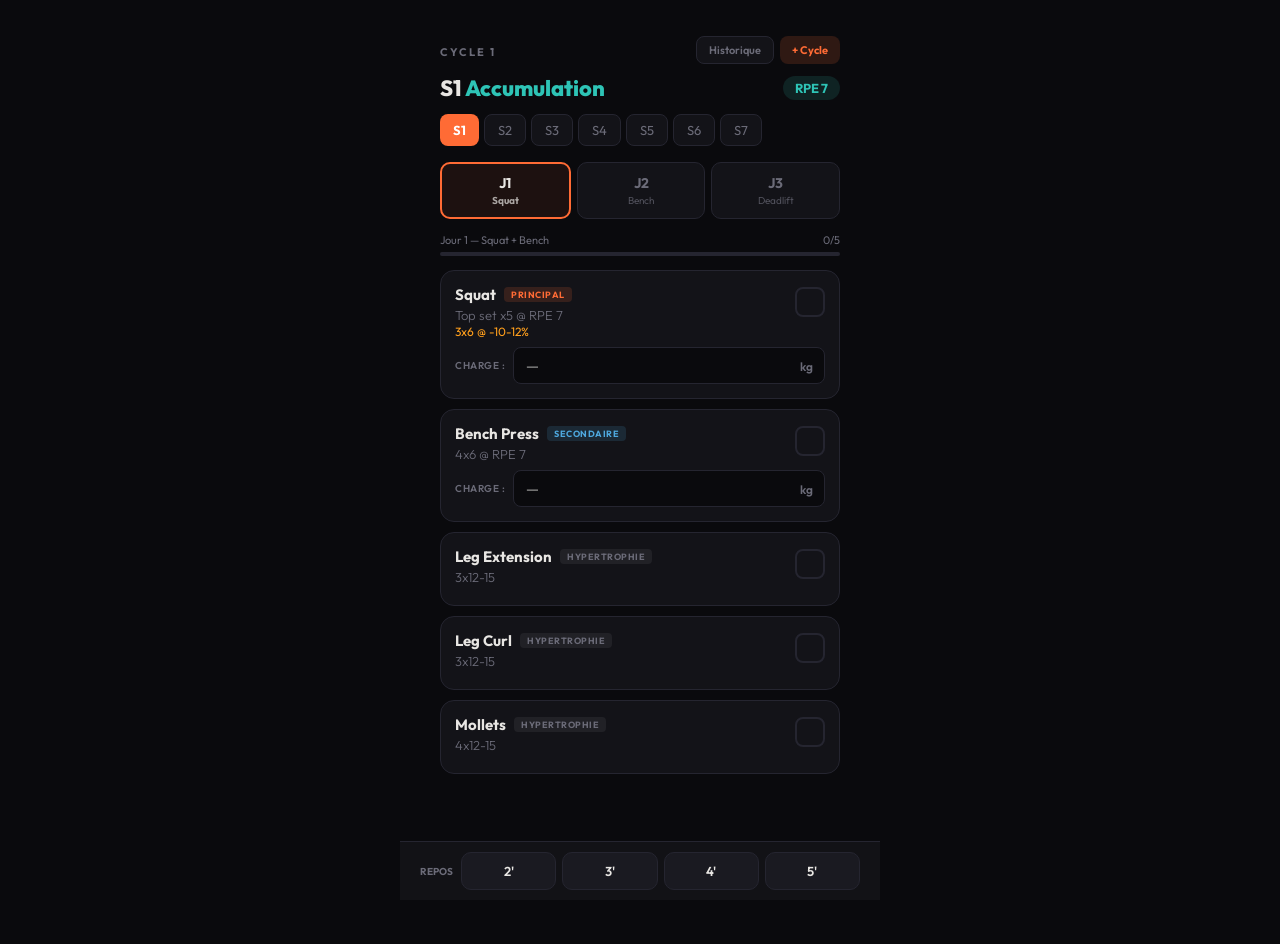
==== index.html @ 2f59759a "Add files for app" ====
<!DOCTYPE html>
<html lang="fr">
<head>
<meta charset="UTF-8">
<meta name="viewport" content="width=device-width, initial-scale=1.0, user-scalable=no, viewport-fit=cover">
<meta name="theme-color" content="#0a0a0d">
<meta name="apple-mobile-web-app-capable" content="yes">
<meta name="apple-mobile-web-app-status-bar-style" content="black-translucent">
<meta name="apple-mobile-web-app-title" content="PB Tracker">
<link rel="manifest" href="manifest.json">
<link rel="apple-touch-icon" href="icon-192.png">
<title>Powerbuilding Tracker</title>
<style>
  @import url('https://fonts.googleapis.com/css2?family=Outfit:wght@300;400;600;700;800&display=swap');

  :root {
    --bg:#0a0a0d;--s:#131318;--s2:#1a1a21;--b:#252530;
    --t:#e8e6e3;--d:#6b6b78;--a:#ff6b35;--a2:#ff9f1c;
    --g:#2ec4b6;--bl:#4ea8de;--r:#e63946;--p:#b388ff;
    --safe-b: env(safe-area-inset-bottom, 0px);
  }
  *{margin:0;padding:0;box-sizing:border-box;-webkit-tap-highlight-color:transparent;}
  html,body{overscroll-behavior:none;}
  body{
    font-family:'Outfit',system-ui,sans-serif;background:var(--bg);color:var(--t);
    min-height:100vh;min-height:100dvh;max-width:480px;margin:0 auto;
    -webkit-font-smoothing:antialiased;
  }
  input[type=number]{-moz-appearance:textfield;}
  input::-webkit-outer-spin-button,input::-webkit-inner-spin-button{-webkit-appearance:none;margin:0;}

  /* ── Header ── */
  .header{padding:16px 20px 0;}
  .cycle-bar{display:flex;justify-content:space-between;align-items:center;margin-bottom:12px;}
  .cycle-label{font-size:11px;font-weight:700;letter-spacing:2px;color:var(--d);text-transform:uppercase;}
  .cycle-bar .btns{display:flex;gap:6px;}
  .btn-sm{padding:6px 12px;border-radius:8px;border:1px solid var(--b);background:var(--s);color:var(--d);font-size:11px;font-weight:600;cursor:pointer;font-family:inherit;}
  .btn-accent{border:none;background:rgba(255,107,53,.15);color:var(--a);font-weight:700;}
  .badge-archive{font-size:10px;font-weight:700;color:var(--p);margin-left:8px;padding:2px 8px;background:rgba(179,136,255,.15);border-radius:10px;}

  .phase-row{display:flex;justify-content:space-between;align-items:center;margin-bottom:14px;}
  .phase-title{font-size:22px;font-weight:800;line-height:1.1;}
  .rpe-pill{font-size:13px;font-weight:700;padding:4px 12px;border-radius:20px;}

  .week-tabs{display:flex;gap:5px;margin-bottom:12px;overflow-x:auto;padding-bottom:4px;scrollbar-width:none;}
  .week-tabs::-webkit-scrollbar{display:none;}
  .week-tab{flex:0 0 auto;padding:7px 13px;border-radius:8px;border:1px solid var(--b);background:var(--s);color:var(--d);font-size:13px;font-weight:400;cursor:pointer;font-family:inherit;}
  .week-tab.active{border:none;background:var(--a);color:#fff;font-weight:700;}

  .day-tabs{display:flex;gap:6px;margin-bottom:14px;}
  .day-tab{flex:1;padding:10px 0;border-radius:10px;border:1px solid var(--b);background:var(--s);color:var(--d);font-size:12px;cursor:pointer;font-family:inherit;text-align:center;}
  .day-tab.active{border:2px solid var(--a);background:rgba(255,107,53,.08);color:var(--t);font-weight:700;}
  .day-tab .label{font-size:14px;font-weight:700;}
  .day-tab .sub{font-size:10px;margin-top:2px;opacity:.7;}

  .progress-bar-wrap{margin-bottom:14px;}
  .progress-info{display:flex;justify-content:space-between;font-size:11px;color:var(--d);margin-bottom:5px;}
  .progress-track{height:4px;background:var(--b);border-radius:4px;overflow:hidden;}
  .progress-fill{height:100%;background:linear-gradient(90deg,var(--a),var(--a2));border-radius:4px;transition:width .3s;}

  /* ── Exercises ── */
  .exercises{padding:0 20px 140px;}
  .ex-card{background:var(--s);border:1px solid var(--b);border-radius:14px;padding:14px;margin-bottom:10px;transition:opacity .2s,border-color .2s;}
  .ex-card.done{opacity:.5;border-color:rgba(255,107,53,.25);}
  .ex-top{display:flex;justify-content:space-between;align-items:flex-start;margin-bottom:6px;}
  .ex-info{flex:1;}
  .ex-name-row{display:flex;align-items:center;gap:8px;margin-bottom:3px;}
  .ex-name{font-size:15px;font-weight:700;}
  .ex-type{font-size:9px;font-weight:700;padding:2px 7px;border-radius:4px;letter-spacing:.5px;}
  .ex-type.main{background:rgba(255,107,53,.15);color:var(--a);}
  .ex-type.sec{background:rgba(78,168,222,.15);color:var(--bl);}
  .ex-type.hyp{background:rgba(255,255,255,.06);color:var(--d);}
  .ex-sets{font-size:13px;color:var(--d);font-weight:300;}
  .ex-backoff{font-size:12px;color:var(--a2);font-weight:400;margin-top:1px;}
  .check-btn{width:30px;height:30px;border-radius:8px;border:2px solid var(--b);background:transparent;cursor:pointer;display:flex;align-items:center;justify-content:center;font-size:14px;color:#fff;flex-shrink:0;margin-top:2px;transition:all .15s;}
  .check-btn.checked{border-color:var(--a);background:var(--a);}

  .weight-row{display:flex;gap:8px;align-items:center;margin-top:8px;}
  .weight-label{font-size:10px;color:var(--d);font-weight:600;letter-spacing:.5px;text-transform:uppercase;white-space:nowrap;}
  .weight-wrap{flex:1;position:relative;}
  .weight-input{width:100%;padding:8px 40px 8px 12px;border-radius:8px;border:1px solid var(--b);background:var(--bg);color:var(--t);font-size:15px;font-weight:600;font-family:inherit;outline:none;}
  .weight-input:focus{border-color:var(--a);}
  .weight-unit{position:absolute;right:12px;top:50%;transform:translateY(-50%);font-size:12px;color:var(--d);font-weight:600;}
  .prev-hint{font-size:11px;color:var(--p);margin-top:5px;font-style:italic;}

  /* ── Timer ── */
  .timer-bar{
    position:fixed;bottom:0;left:50%;transform:translateX(-50%);
    width:100%;max-width:480px;
    background:rgba(19,19,24,.95);backdrop-filter:blur(20px);-webkit-backdrop-filter:blur(20px);
    border-top:1px solid var(--b);padding:10px 20px;padding-bottom:calc(10px + var(--safe-b));z-index:100;
  }
  .timer-presets{display:flex;gap:6px;align-items:center;}
  .timer-presets .label{font-size:10px;color:var(--d);font-weight:700;margin-right:2px;white-space:nowrap;}
  .timer-preset-btn{flex:1;padding:10px 0;border-radius:10px;border:1px solid var(--b);background:var(--s2);color:var(--t);font-size:13px;font-weight:600;cursor:pointer;font-family:inherit;}
  .timer-running{display:flex;align-items:center;justify-content:space-between;}
  .timer-display{font-size:32px;font-weight:800;letter-spacing:-1px;font-variant-numeric:tabular-nums;}
  .timer-target{font-size:13px;color:var(--d);font-weight:400;margin-left:6px;}
  .timer-track{height:3px;width:180px;background:var(--b);border-radius:3px;margin-top:3px;overflow:hidden;}
  .timer-fill{height:100%;border-radius:3px;transition:width 1s linear;}
  .timer-sub{font-size:10px;color:var(--d);font-weight:700;letter-spacing:1px;text-transform:uppercase;}
  .btn-stop{padding:10px 18px;border-radius:10px;border:none;background:rgba(230,57,70,.2);color:var(--r);font-size:13px;font-weight:700;cursor:pointer;font-family:inherit;}

  /* ── Modal / overlay views ── */
  .view{display:none;padding:20px;min-height:100vh;min-height:100dvh;}
  .view.active{display:block;}
  .view-title{font-size:22px;font-weight:800;margin-bottom:20px;}
  .view-header{display:flex;justify-content:space-between;align-items:center;margin-bottom:20px;}

  .summary-card{background:var(--s);border:1px solid var(--b);border-radius:14px;padding:16px;margin-bottom:16px;}
  .summary-label{font-size:12px;font-weight:700;color:var(--d);letter-spacing:1px;text-transform:uppercase;margin-bottom:12px;}
  .summary-row{display:flex;justify-content:space-between;padding:8px 0;border-bottom:1px solid var(--b);}
  .summary-row:last-child{border-bottom:none;}
  .summary-lift{font-size:14px;}
  .summary-val{font-size:14px;font-weight:700;}
  .est-row{padding:8px 0;border-bottom:1px solid var(--b);}
  .est-row:last-child{border-bottom:none;}
  .est-lift{font-size:14px;font-weight:600;margin-bottom:4px;}
  .est-detail{display:flex;gap:16px;font-size:12px;color:var(--d);}
  .est-detail span span{font-weight:700;}
  .est-note{font-size:11px;color:var(--d);margin-top:10px;line-height:1.5;}

  .btn-primary{width:100%;padding:14px;border-radius:12px;border:none;background:var(--a);color:#fff;font-size:15px;font-weight:700;cursor:pointer;font-family:inherit;margin-bottom:10px;}
  .btn-secondary{width:100%;padding:14px;border-radius:12px;border:1px solid var(--b);background:var(--s);color:var(--t);font-size:14px;font-weight:600;cursor:pointer;font-family:inherit;margin-bottom:10px;}
  .btn-ghost{width:100%;padding:12px;border-radius:12px;border:none;background:transparent;color:var(--d);font-size:13px;cursor:pointer;font-family:inherit;}

  /* History */
  .hist-card{background:var(--s);border:1px solid var(--b);border-radius:14px;padding:16px;margin-bottom:12px;}
  .hist-card.current{border-color:rgba(255,107,53,.3);}
  .hist-header{display:flex;justify-content:space-between;align-items:center;margin-bottom:10px;}
  .hist-title{font-size:16px;font-weight:700;}
  .hist-date{font-size:11px;color:var(--d);}
  .hist-rms{display:flex;gap:8px;margin-bottom:8px;}
  .hist-rm{flex:1;background:var(--bg);border-radius:8px;padding:8px 10px;text-align:center;}
  .hist-rm .lift{font-size:10px;color:var(--d);margin-bottom:2px;}
  .hist-rm .val{font-size:15px;font-weight:700;}
  .hist-meta{font-size:11px;color:var(--d);}
  .btn-consult{margin-top:8px;padding:6px 14px;border-radius:8px;border:1px solid var(--b);background:transparent;color:var(--d);font-size:11px;cursor:pointer;font-family:inherit;}
  .badge-en-cours{font-size:10px;font-weight:700;color:var(--a);margin-left:8px;padding:2px 8px;background:rgba(255,107,53,.15);border-radius:10px;}
</style>
</head>
<body>

<!-- ═══ TRAIN VIEW ═══ -->
<div class="view active" id="v-train">
  <div class="header">
    <div class="cycle-bar">
      <div>
        <span class="cycle-label" id="cycle-label"></span>
        <span class="badge-archive" id="badge-archive" style="display:none">ARCHIVE</span>
      </div>
      <div class="btns">
        <button class="btn-sm" onclick="showHistory()">Historique</button>
        <button class="btn-sm btn-accent" id="btn-new-cycle" onclick="prepareNewCycle()">+ Cycle</button>
      </div>
    </div>
    <div class="phase-row">
      <div class="phase-title" id="phase-title"></div>
      <div class="rpe-pill" id="rpe-pill"></div>
    </div>
    <div class="week-tabs" id="week-tabs"></div>
    <div class="day-tabs" id="day-tabs"></div>
    <div class="progress-bar-wrap">
      <div class="progress-info"><span id="day-name"></span><span id="progress-count"></span></div>
      <div class="progress-track"><div class="progress-fill" id="progress-fill"></div></div>
    </div>
  </div>
  <div class="exercises" id="exercises"></div>
</div>

<!-- ═══ HISTORY VIEW ═══ -->
<div class="view" id="v-history">
  <div class="view-header">
    <div class="view-title">Historique</div>
    <button class="btn-sm" onclick="showTrain()">Retour</button>
  </div>
  <div id="history-list"></div>
</div>

<!-- ═══ NEW CYCLE VIEW ═══ -->
<div class="view" id="v-newcycle">
  <div style="font-size:11px;font-weight:700;letter-spacing:2px;color:var(--d);text-transform:uppercase;margin-bottom:8px;">Nouveau cycle</div>
  <div class="view-title" id="nc-title"></div>
  <div id="nc-summary"></div>
  <div id="nc-estimates"></div>
  <div id="nc-buttons"></div>
</div>

<!-- ═══ TIMER BAR ═══ -->
<div class="timer-bar" id="timer-bar">
  <div class="timer-presets" id="timer-presets">
    <div class="label">REPOS</div>
    <button class="timer-preset-btn" onclick="startTimer(120)">2'</button>
    <button class="timer-preset-btn" onclick="startTimer(180)">3'</button>
    <button class="timer-preset-btn" onclick="startTimer(240)">4'</button>
    <button class="timer-preset-btn" onclick="startTimer(300)">5'</button>
  </div>
  <div class="timer-running" id="timer-running" style="display:none">
    <div>
      <div class="timer-sub">Repos</div>
      <div><span class="timer-display" id="timer-display">0:00</span><span class="timer-target" id="timer-target-display"></span></div>
      <div class="timer-track"><div class="timer-fill" id="timer-fill"></div></div>
    </div>
    <button class="btn-stop" onclick="stopTimer()">Stop</button>
  </div>
</div>

<script>
// ═══ PROGRAM DATA ═══
var WEEKS=[
  {num:1,phase:"Accumulation",rpe:"7",ts:5,bs:3,br:6,secS:4,secR:6,secRPE:"7",color:"#2ec4b6"},
  {num:2,phase:"Accumulation",rpe:"7.5",ts:5,bs:4,br:5,secS:4,secR:5,secRPE:"7.5",color:"#2ec4b6"},
  {num:3,phase:"Accumulation",rpe:"8",ts:4,bs:4,br:5,secS:3,secR:5,secRPE:"8",color:"#2ec4b6"},
  {num:4,phase:"Intensification",rpe:"8.5",ts:3,bs:3,br:4,secS:3,secR:4,secRPE:"8.5",color:"#4ea8de"},
  {num:5,phase:"Intensification",rpe:"9",ts:2,bs:2,br:3,secS:2,secR:3,secRPE:"8.5",color:"#4ea8de"},
  {num:6,phase:"Deload",rpe:"6",ts:5,bs:2,br:5,secS:2,secR:5,secRPE:"6",color:"#b388ff"},
  {num:7,phase:"Peak / Test",rpe:"10",ts:1,bs:0,br:0,secS:0,secR:0,secRPE:"-",color:"#e63946"}
];
var LIFTS=["Squat","Bench Press","Soulevé de Terre"];
var LIFT_MAP={
  "Squat":{main:[0,0],sec:[2,1]},
  "Bench Press":{main:[1,0],sec:[0,1]},
  "Soulevé de Terre":{main:[2,0],sec:[1,1]}
};

function buildDays(w){
  var isPeak=w.num===7,isDl=w.num===6,isInt=w.num>=4&&w.num<=5;
  var mainL=isPeak?"Montée → 1RM":"Top set x"+w.ts+" @ RPE "+w.rpe;
  function bo(dl){
    if(isPeak) return null;
    var s=dl?Math.max(w.bs-1,2):w.bs;
    if(isDl) return s+"x"+w.br+" @ RPE 6";
    return s+"x"+w.br+" @ -"+(isInt?"10%":"10-12%");
  }
  var secL=isPeak?null:isDl?w.secS+"x"+w.secR+" @ RPE 6":w.secS+"x"+w.secR+" @ RPE "+w.secRPE;
  function a(ac,it,dl){return isPeak?null:isDl?dl:isInt?it:ac;}
  return [
    {name:"Jour 1 — Squat + Bench",short:"J1",tag:"Squat",exercises:[
      {name:"Squat",type:"main",sets:mainL,backoff:bo(false),track:true},
      {name:"Bench Press",type:"sec",sets:secL,track:true},
      {name:"Leg Extension",type:"hyp",sets:a("3x12-15","2x12-15","2x15")},
      {name:"Leg Curl",type:"hyp",sets:a("3x12-15","2x12-15","2x15")},
      {name:"Mollets",type:"hyp",sets:a("4x12-15","3x12-15","2x15")}
    ].filter(function(e){return e.sets})},
    {name:"Jour 2 — Bench + Deadlift",short:"J2",tag:"Bench",exercises:[
      {name:"Bench Press",type:"main",sets:mainL,backoff:bo(false),track:true},
      {name:"Soulevé de Terre",type:"sec",sets:secL,track:true},
      {name:"Dév. Haltères Incliné",type:"hyp",sets:a("3x10-12","2x10-12","2x12")},
      {name:"Élévations Latérales",type:"hyp",sets:a("3x15-20","2x15","2x15")},
      {name:"Triceps Poulie",type:"hyp",sets:a("3x12-15","2x12-15","2x15")}
    ].filter(function(e){return e.sets})},
    {name:"Jour 3 — Deadlift + Squat",short:"J3",tag:"Deadlift",exercises:[
      {name:"Soulevé de Terre",type:"main",sets:mainL,backoff:bo(true),track:true},
      {name:"Squat",type:"sec",sets:secL,track:true},
      {name:"Tirage Vertical",type:"hyp",sets:a("3x10-12","2x10-12","2x12")},
      {name:"Bûcheron",type:"hyp",sets:a("3x10-12","2x10-12","2x12")},
      {name:"Curl Barre",type:"hyp",sets:a("3x10-12","2x10-12","2x12")}
    ].filter(function(e){return e.sets})}
  ];
}

function round25(v){return Math.round(v/2.5)*2.5;}
function isLower(n){return n==="Squat"||n==="Soulevé de Terre";}

function estimateWeights(prev){
  var est={};
  LIFTS.forEach(function(lift){
    var m=LIFT_MAP[lift],rmK="6-"+m.main[0]+"-"+m.main[1];
    var rm=parseFloat(prev[rmK]),s1m=parseFloat(prev["0-"+m.main[0]+"-"+m.main[1]]);
    var s1s=parseFloat(prev["0-"+m.sec[0]+"-"+m.sec[1]]);
    var bump=isLower(lift)?5:2.5;
    var newM,newS;
    if(rm>0){newM=round25(rm*.75);newS=round25(rm*.70);}
    else if(s1m>0){newM=round25(s1m+bump);newS=s1s>0?round25(s1s+bump):null;}
    else return;
    var mP=[1,1.03,1.07,1.12,1.18,.85,null],sP=[1,1.03,1.07,1.12,1.15,.85,null];
    for(var i=0;i<7;i++){
      if(i===6)continue;
      if(newM&&mP[i])est[i+"-"+m.main[0]+"-"+m.main[1]]=String(round25(newM*mP[i]));
      if(newS&&sP[i])est[i+"-"+m.sec[0]+"-"+m.sec[1]]=String(round25(newS*sP[i]));
    }
  });
  return est;
}

function get1RMs(cyc){
  var r={};
  LIFTS.forEach(function(l){var m=LIFT_MAP[l],k="6-"+m.main[0]+"-"+m.main[1],v=parseFloat(cyc.weights[k]);if(v>0)r[l]=v;});
  return r;
}

// ═══ STATE ═══
var state={cycles:[{weights:{},done:{},week:0,day:0,started:Date.now()}],ci:0};
var timerInterval=null,timerSec=0,timerTarget=180,timerOn=false,audioCtx=null;

function loadState(){
  try{var d=localStorage.getItem("pb-v2");if(d){var p=JSON.parse(d);if(p.cycles&&p.cycles.length)state=p;}}catch(e){}
}
function saveState(){try{localStorage.setItem("pb-v2",JSON.stringify(state));}catch(e){}}

function cyc(){return state.cycles[state.ci];}

// ═══ VIEWS ═══
function showView(id){
  document.querySelectorAll(".view").forEach(function(v){v.classList.remove("active");});
  document.getElementById(id).classList.add("active");
  document.getElementById("timer-bar").style.display=id==="v-train"?"block":"none";
}
function showTrain(){showView("v-train");render();}
function showHistory(){showView("v-history");renderHistory();}

// ═══ RENDER ═══
function render(){
  var c=cyc(),w=WEEKS[c.week],days=buildDays(w),d=days[c.day];
  var isCurrent=state.ci===state.cycles.length-1;

  // Cycle bar
  document.getElementById("cycle-label").textContent="Cycle "+(state.ci+1);
  document.getElementById("badge-archive").style.display=isCurrent?"none":"inline";
  document.getElementById("btn-new-cycle").style.display=isCurrent?"inline-block":"none";

  // Phase
  document.getElementById("phase-title").innerHTML="S"+w.num+' <span style="color:'+w.color+'">'+w.phase+"</span>";
  var pill=document.getElementById("rpe-pill");
  pill.textContent="RPE "+w.rpe;
  pill.style.background=w.color+"22";pill.style.color=w.color;

  // Week tabs
  var wt="";
  WEEKS.forEach(function(wk,i){wt+='<button class="week-tab'+(i===c.week?" active":"")+'" onclick="setWeek('+i+')">S'+wk.num+"</button>";});
  document.getElementById("week-tabs").innerHTML=wt;

  // Day tabs
  var dt="";
  days.forEach(function(dy,i){dt+='<button class="day-tab'+(i===c.day?" active":"")+'" onclick="setDay('+i+')"><div class="label">'+dy.short+'</div><div class="sub">'+dy.tag+"</div></button>";});
  document.getElementById("day-tabs").innerHTML=dt;

  // Progress
  var doneN=0;d.exercises.forEach(function(_,i){if(c.done[c.week+"-"+c.day+"-"+i])doneN++;});
  document.getElementById("day-name").textContent=d.name;
  document.getElementById("progress-count").textContent=doneN+"/"+d.exercises.length;
  document.getElementById("progress-fill").style.width=(doneN/d.exercises.length*100)+"%";

  // Exercises
  var typeLabels={main:"PRINCIPAL",sec:"SECONDAIRE",hyp:"HYPERTROPHIE"};
  var html="";
  d.exercises.forEach(function(ex,i){
    var k=c.week+"-"+c.day+"-"+i;
    var isDone=!!c.done[k];
    var weight=c.weights[k]||"";
    var prev=getPrevHint(c.week,c.day,i);

    html+='<div class="ex-card'+(isDone?" done":"")+'">';
    html+='<div class="ex-top"><div class="ex-info">';
    html+='<div class="ex-name-row"><span class="ex-name">'+ex.name+'</span><span class="ex-type '+ex.type+'">'+typeLabels[ex.type]+"</span></div>";
    html+='<div class="ex-sets">'+ex.sets+"</div>";
    if(ex.backoff)html+='<div class="ex-backoff">'+ex.backoff+"</div>";
    html+="</div>";
    html+='<button class="check-btn'+(isDone?" checked":"")+'" onclick="toggleDone('+i+')">'+(isDone?"✓":"")+"</button>";
    html+="</div>";

    if(ex.track){
      html+='<div class="weight-row"><div class="weight-label">Charge :</div>';
      html+='<div class="weight-wrap"><input type="number" inputmode="decimal" class="weight-input" placeholder="—" value="'+weight+'" onchange="setWeight('+i+',this.value)" onblur="setWeight('+i+',this.value)"><span class="weight-unit">kg</span></div></div>';
      if(prev&&!weight)html+='<div class="prev-hint">↳ '+prev+"</div>";
    }
    html+="</div>";
  });
  document.getElementById("exercises").innerHTML=html;
}

function getPrevHint(wi,di,ei){
  if(state.ci===0)return null;
  var prev=state.cycles[state.ci-1];
  if(!prev)return null;
  var v=prev.weights[wi+"-"+di+"-"+ei];
  return v?v+" kg (cycle préc.)":null;
}

function setWeek(i){cyc().week=i;cyc().day=0;saveState();render();}
function setDay(i){cyc().day=i;saveState();render();}
function toggleDone(ei){var k=cyc().week+"-"+cyc().day+"-"+ei;cyc().done[k]=!cyc().done[k];saveState();render();}
function setWeight(ei,val){var k=cyc().week+"-"+cyc().day+"-"+ei;cyc().weights[k]=val;saveState();}

// ═══ TIMER ═══
function fmtTime(s){return Math.floor(s/60)+":"+String(s%60).padStart(2,"0");}

function startTimer(t){
  timerTarget=t;timerSec=0;timerOn=true;
  document.getElementById("timer-presets").style.display="none";
  document.getElementById("timer-running").style.display="flex";
  updateTimerDisplay();
  clearInterval(timerInterval);
  timerInterval=setInterval(function(){
    timerSec++;
    updateTimerDisplay();
    if(timerSec>=timerTarget){
      clearInterval(timerInterval);timerOn=false;
      try{
        if(!audioCtx)audioCtx=new(window.AudioContext||window.webkitAudioContext)();
        [0,.18,.36].forEach(function(d){
          var o=audioCtx.createOscillator(),g=audioCtx.createGain();
          o.connect(g);g.connect(audioCtx.destination);
          o.frequency.value=880;g.gain.value=.3;
          o.start(audioCtx.currentTime+d);o.stop(audioCtx.currentTime+d+.1);
        });
      }catch(e){}
      if(navigator.vibrate)navigator.vibrate([200,100,200,100,200]);
    }
  },1000);
}

function stopTimer(){
  clearInterval(timerInterval);timerOn=false;timerSec=0;
  document.getElementById("timer-presets").style.display="flex";
  document.getElementById("timer-running").style.display="none";
}

function updateTimerDisplay(){
  var done=timerSec>=timerTarget;
  document.getElementById("timer-display").textContent=fmtTime(timerSec);
  document.getElementById("timer-display").style.color=done?"var(--a)":"var(--t)";
  document.getElementById("timer-target-display").textContent="/ "+fmtTime(timerTarget);
  var pct=Math.min(timerSec/timerTarget*100,100);
  var fill=document.getElementById("timer-fill");
  fill.style.width=pct+"%";
  fill.style.background=done?"var(--a)":"var(--g)";
}

// ═══ HISTORY ═══
function renderHistory(){
  var html="";
  state.cycles.forEach(function(c,idx){
    var rms=get1RMs(c);
    var isCur=idx===state.ci;
    var sd=c.started?new Date(c.started).toLocaleDateString("fr-FR",{day:"numeric",month:"short",year:"numeric"}):"—";
    var ed=c.ended?new Date(c.ended).toLocaleDateString("fr-FR",{day:"numeric",month:"short",year:"numeric"}):null;
    var dn=Object.values(c.done).filter(Boolean).length;

    html+='<div class="hist-card'+(isCur?" current":"")+'">';
    html+='<div class="hist-header"><div><span class="hist-title">Cycle '+(idx+1)+"</span>";
    if(isCur)html+='<span class="badge-en-cours">EN COURS</span>';
    html+='</div><div class="hist-date">'+sd+(ed?" → "+ed:"")+"</div></div>";
    html+='<div class="hist-rms">';
    LIFTS.forEach(function(l){
      var short=l==="Soulevé de Terre"?"Deadlift":l;
      html+='<div class="hist-rm"><div class="lift">'+short+'</div><div class="val" style="color:'+(rms[l]?"var(--a)":"var(--d)")+'">'+(rms[l]||"—")+"</div></div>";
    });
    html+="</div>";
    html+='<div class="hist-meta">'+dn+" exercices complétés</div>";
    if(!isCur)html+='<button class="btn-consult" onclick="consultCycle('+idx+')">Consulter</button>';
    html+="</div>";
  });
  document.getElementById("history-list").innerHTML=html;
}

function consultCycle(idx){state.ci=idx;saveState();showTrain();}

// ═══ NEW CYCLE ═══
var pendingEstimates=null;

function prepareNewCycle(){
  var c=cyc();
  pendingEstimates=estimateWeights(c.weights);
  var rms=get1RMs(c);
  var hasEst=Object.keys(pendingEstimates).length>0;
  var hasRMs=Object.keys(rms).length>0;

  document.getElementById("nc-title").innerHTML='Lancer le <span style="color:var(--a)">Cycle '+(state.cycles.length+1)+"</span> ?";

  // Summary
  var sh='<div class="summary-card"><div class="summary-label">Résumé Cycle '+(state.ci+1)+"</div>";
  if(hasRMs){
    LIFTS.forEach(function(l){
      sh+='<div class="summary-row"><span class="summary-lift">'+l+'</span><span class="summary-val" style="color:'+(rms[l]?"var(--a)":"var(--d)")+'">'+(rms[l]?rms[l]+" kg":"Non testé")+"</span></div>";
    });
  }else{
    sh+='<div style="font-size:13px;color:var(--d);">Aucun 1RM enregistré en S7. Estimations basées sur tes charges S1 + 2.5/5 kg.</div>';
  }
  sh+="</div>";
  document.getElementById("nc-summary").innerHTML=sh;

  // Estimates
  var eh="";
  if(hasEst){
    eh+='<div class="summary-card"><div class="summary-label" style="color:var(--g)">Charges estimées S1 (nouveau cycle)</div>';
    LIFTS.forEach(function(l){
      var m=LIFT_MAP[l],mk="0-"+m.main[0]+"-"+m.main[1],sk="0-"+m.sec[0]+"-"+m.sec[1];
      var mw=pendingEstimates[mk],sw=pendingEstimates[sk];
      eh+='<div class="est-row"><div class="est-lift">'+l+"</div>";
      eh+='<div class="est-detail"><span>Principal: <span style="color:var(--a)">'+(mw||"—")+' kg</span></span>';
      eh+='<span>Secondaire: <span style="color:var(--bl)">'+(sw||"—")+" kg</span></span></div></div>";
    });
    eh+='<div class="est-note">Les semaines suivantes sont aussi pré-remplies avec une progression estimée. Tu peux modifier manuellement.</div>';
    eh+="</div>";
  }
  document.getElementById("nc-estimates").innerHTML=eh;

  // Buttons
  var bh="";
  if(hasEst)bh+='<button class="btn-primary" onclick="confirmNewCycle(true)">Lancer avec charges estimées</button>';
  bh+='<button class="btn-secondary" onclick="confirmNewCycle(false)">Lancer vierge</button>';
  bh+='<button class="btn-ghost" onclick="showTrain()">Annuler</button>';
  document.getElementById("nc-buttons").innerHTML=bh;

  showView("v-newcycle");
}

function confirmNewCycle(useEst){
  var nc={weights:useEst&&pendingEstimates?Object.assign({},pendingEstimates):{},done:{},week:0,day:0,started:Date.now()};
  state.cycles[state.ci].ended=Date.now();
  state.cycles.push(nc);
  state.ci=state.cycles.length-1;
  pendingEstimates=null;
  saveState();
  showTrain();
}

// ═══ INIT ═══
loadState();
render();

// Service Worker
if("serviceWorker" in navigator){
  navigator.serviceWorker.register("sw.js").catch(function(){});
}
</script>
</body>
</html>
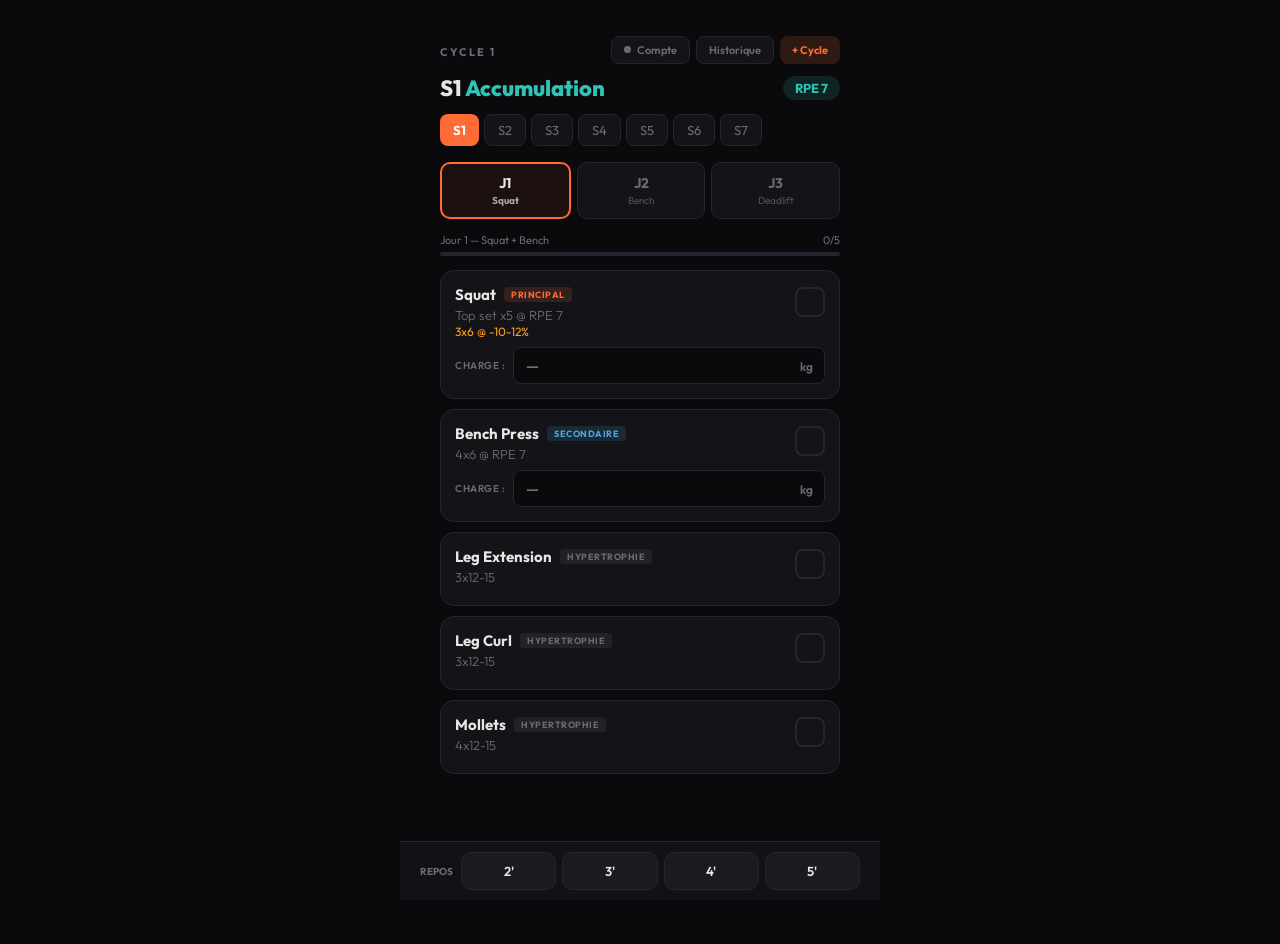
==== commit 875e1326: "Ajouter la sauvegarde en ligne avec Supabase - Écran Compte : connexion / création de compte par ema" ====
--- a/index.html
+++ b/index.html
@@ -4,140 +4,16 @@
 <meta charset="UTF-8">
 <meta name="viewport" content="width=device-width, initial-scale=1.0, user-scalable=no, viewport-fit=cover">
 <meta name="theme-color" content="#0a0a0d">
+<meta name="description" content="Programme powerbuilding — Top Set & Backoff">
 <meta name="apple-mobile-web-app-capable" content="yes">
+<meta name="mobile-web-app-capable" content="yes">
 <meta name="apple-mobile-web-app-status-bar-style" content="black-translucent">
 <meta name="apple-mobile-web-app-title" content="PB Tracker">
 <link rel="manifest" href="manifest.json">
-<link rel="apple-touch-icon" href="icon-192.png">
+<link rel="icon" type="image/png" href="assets/icons/icon-192.png">
+<link rel="apple-touch-icon" href="assets/icons/icon-192.png">
+<link rel="stylesheet" href="css/style.css">
 <title>Powerbuilding Tracker</title>
-<style>
-  @import url('https://fonts.googleapis.com/css2?family=Outfit:wght@300;400;600;700;800&display=swap');
-
-  :root {
-    --bg:#0a0a0d;--s:#131318;--s2:#1a1a21;--b:#252530;
-    --t:#e8e6e3;--d:#6b6b78;--a:#ff6b35;--a2:#ff9f1c;
-    --g:#2ec4b6;--bl:#4ea8de;--r:#e63946;--p:#b388ff;
-    --safe-b: env(safe-area-inset-bottom, 0px);
-  }
-  *{margin:0;padding:0;box-sizing:border-box;-webkit-tap-highlight-color:transparent;}
-  html,body{overscroll-behavior:none;}
-  body{
-    font-family:'Outfit',system-ui,sans-serif;background:var(--bg);color:var(--t);
-    min-height:100vh;min-height:100dvh;max-width:480px;margin:0 auto;
-    -webkit-font-smoothing:antialiased;
-  }
-  input[type=number]{-moz-appearance:textfield;}
-  input::-webkit-outer-spin-button,input::-webkit-inner-spin-button{-webkit-appearance:none;margin:0;}
-
-  /* ── Header ── */
-  .header{padding:16px 20px 0;}
-  .cycle-bar{display:flex;justify-content:space-between;align-items:center;margin-bottom:12px;}
-  .cycle-label{font-size:11px;font-weight:700;letter-spacing:2px;color:var(--d);text-transform:uppercase;}
-  .cycle-bar .btns{display:flex;gap:6px;}
-  .btn-sm{padding:6px 12px;border-radius:8px;border:1px solid var(--b);background:var(--s);color:var(--d);font-size:11px;font-weight:600;cursor:pointer;font-family:inherit;}
-  .btn-accent{border:none;background:rgba(255,107,53,.15);color:var(--a);font-weight:700;}
-  .badge-archive{font-size:10px;font-weight:700;color:var(--p);margin-left:8px;padding:2px 8px;background:rgba(179,136,255,.15);border-radius:10px;}
-
-  .phase-row{display:flex;justify-content:space-between;align-items:center;margin-bottom:14px;}
-  .phase-title{font-size:22px;font-weight:800;line-height:1.1;}
-  .rpe-pill{font-size:13px;font-weight:700;padding:4px 12px;border-radius:20px;}
-
-  .week-tabs{display:flex;gap:5px;margin-bottom:12px;overflow-x:auto;padding-bottom:4px;scrollbar-width:none;}
-  .week-tabs::-webkit-scrollbar{display:none;}
-  .week-tab{flex:0 0 auto;padding:7px 13px;border-radius:8px;border:1px solid var(--b);background:var(--s);color:var(--d);font-size:13px;font-weight:400;cursor:pointer;font-family:inherit;}
-  .week-tab.active{border:none;background:var(--a);color:#fff;font-weight:700;}
-
-  .day-tabs{display:flex;gap:6px;margin-bottom:14px;}
-  .day-tab{flex:1;padding:10px 0;border-radius:10px;border:1px solid var(--b);background:var(--s);color:var(--d);font-size:12px;cursor:pointer;font-family:inherit;text-align:center;}
-  .day-tab.active{border:2px solid var(--a);background:rgba(255,107,53,.08);color:var(--t);font-weight:700;}
-  .day-tab .label{font-size:14px;font-weight:700;}
-  .day-tab .sub{font-size:10px;margin-top:2px;opacity:.7;}
-
-  .progress-bar-wrap{margin-bottom:14px;}
-  .progress-info{display:flex;justify-content:space-between;font-size:11px;color:var(--d);margin-bottom:5px;}
-  .progress-track{height:4px;background:var(--b);border-radius:4px;overflow:hidden;}
-  .progress-fill{height:100%;background:linear-gradient(90deg,var(--a),var(--a2));border-radius:4px;transition:width .3s;}
-
-  /* ── Exercises ── */
-  .exercises{padding:0 20px 140px;}
-  .ex-card{background:var(--s);border:1px solid var(--b);border-radius:14px;padding:14px;margin-bottom:10px;transition:opacity .2s,border-color .2s;}
-  .ex-card.done{opacity:.5;border-color:rgba(255,107,53,.25);}
-  .ex-top{display:flex;justify-content:space-between;align-items:flex-start;margin-bottom:6px;}
-  .ex-info{flex:1;}
-  .ex-name-row{display:flex;align-items:center;gap:8px;margin-bottom:3px;}
-  .ex-name{font-size:15px;font-weight:700;}
-  .ex-type{font-size:9px;font-weight:700;padding:2px 7px;border-radius:4px;letter-spacing:.5px;}
-  .ex-type.main{background:rgba(255,107,53,.15);color:var(--a);}
-  .ex-type.sec{background:rgba(78,168,222,.15);color:var(--bl);}
-  .ex-type.hyp{background:rgba(255,255,255,.06);color:var(--d);}
-  .ex-sets{font-size:13px;color:var(--d);font-weight:300;}
-  .ex-backoff{font-size:12px;color:var(--a2);font-weight:400;margin-top:1px;}
-  .check-btn{width:30px;height:30px;border-radius:8px;border:2px solid var(--b);background:transparent;cursor:pointer;display:flex;align-items:center;justify-content:center;font-size:14px;color:#fff;flex-shrink:0;margin-top:2px;transition:all .15s;}
-  .check-btn.checked{border-color:var(--a);background:var(--a);}
-
-  .weight-row{display:flex;gap:8px;align-items:center;margin-top:8px;}
-  .weight-label{font-size:10px;color:var(--d);font-weight:600;letter-spacing:.5px;text-transform:uppercase;white-space:nowrap;}
-  .weight-wrap{flex:1;position:relative;}
-  .weight-input{width:100%;padding:8px 40px 8px 12px;border-radius:8px;border:1px solid var(--b);background:var(--bg);color:var(--t);font-size:15px;font-weight:600;font-family:inherit;outline:none;}
-  .weight-input:focus{border-color:var(--a);}
-  .weight-unit{position:absolute;right:12px;top:50%;transform:translateY(-50%);font-size:12px;color:var(--d);font-weight:600;}
-  .prev-hint{font-size:11px;color:var(--p);margin-top:5px;font-style:italic;}
-
-  /* ── Timer ── */
-  .timer-bar{
-    position:fixed;bottom:0;left:50%;transform:translateX(-50%);
-    width:100%;max-width:480px;
-    background:rgba(19,19,24,.95);backdrop-filter:blur(20px);-webkit-backdrop-filter:blur(20px);
-    border-top:1px solid var(--b);padding:10px 20px;padding-bottom:calc(10px + var(--safe-b));z-index:100;
-  }
-  .timer-presets{display:flex;gap:6px;align-items:center;}
-  .timer-presets .label{font-size:10px;color:var(--d);font-weight:700;margin-right:2px;white-space:nowrap;}
-  .timer-preset-btn{flex:1;padding:10px 0;border-radius:10px;border:1px solid var(--b);background:var(--s2);color:var(--t);font-size:13px;font-weight:600;cursor:pointer;font-family:inherit;}
-  .timer-running{display:flex;align-items:center;justify-content:space-between;}
-  .timer-display{font-size:32px;font-weight:800;letter-spacing:-1px;font-variant-numeric:tabular-nums;}
-  .timer-target{font-size:13px;color:var(--d);font-weight:400;margin-left:6px;}
-  .timer-track{height:3px;width:180px;background:var(--b);border-radius:3px;margin-top:3px;overflow:hidden;}
-  .timer-fill{height:100%;border-radius:3px;transition:width 1s linear;}
-  .timer-sub{font-size:10px;color:var(--d);font-weight:700;letter-spacing:1px;text-transform:uppercase;}
-  .btn-stop{padding:10px 18px;border-radius:10px;border:none;background:rgba(230,57,70,.2);color:var(--r);font-size:13px;font-weight:700;cursor:pointer;font-family:inherit;}
-
-  /* ── Modal / overlay views ── */
-  .view{display:none;padding:20px;min-height:100vh;min-height:100dvh;}
-  .view.active{display:block;}
-  .view-title{font-size:22px;font-weight:800;margin-bottom:20px;}
-  .view-header{display:flex;justify-content:space-between;align-items:center;margin-bottom:20px;}
-
-  .summary-card{background:var(--s);border:1px solid var(--b);border-radius:14px;padding:16px;margin-bottom:16px;}
-  .summary-label{font-size:12px;font-weight:700;color:var(--d);letter-spacing:1px;text-transform:uppercase;margin-bottom:12px;}
-  .summary-row{display:flex;justify-content:space-between;padding:8px 0;border-bottom:1px solid var(--b);}
-  .summary-row:last-child{border-bottom:none;}
-  .summary-lift{font-size:14px;}
-  .summary-val{font-size:14px;font-weight:700;}
-  .est-row{padding:8px 0;border-bottom:1px solid var(--b);}
-  .est-row:last-child{border-bottom:none;}
-  .est-lift{font-size:14px;font-weight:600;margin-bottom:4px;}
-  .est-detail{display:flex;gap:16px;font-size:12px;color:var(--d);}
-  .est-detail span span{font-weight:700;}
-  .est-note{font-size:11px;color:var(--d);margin-top:10px;line-height:1.5;}
-
-  .btn-primary{width:100%;padding:14px;border-radius:12px;border:none;background:var(--a);color:#fff;font-size:15px;font-weight:700;cursor:pointer;font-family:inherit;margin-bottom:10px;}
-  .btn-secondary{width:100%;padding:14px;border-radius:12px;border:1px solid var(--b);background:var(--s);color:var(--t);font-size:14px;font-weight:600;cursor:pointer;font-family:inherit;margin-bottom:10px;}
-  .btn-ghost{width:100%;padding:12px;border-radius:12px;border:none;background:transparent;color:var(--d);font-size:13px;cursor:pointer;font-family:inherit;}
-
-  /* History */
-  .hist-card{background:var(--s);border:1px solid var(--b);border-radius:14px;padding:16px;margin-bottom:12px;}
-  .hist-card.current{border-color:rgba(255,107,53,.3);}
-  .hist-header{display:flex;justify-content:space-between;align-items:center;margin-bottom:10px;}
-  .hist-title{font-size:16px;font-weight:700;}
-  .hist-date{font-size:11px;color:var(--d);}
-  .hist-rms{display:flex;gap:8px;margin-bottom:8px;}
-  .hist-rm{flex:1;background:var(--bg);border-radius:8px;padding:8px 10px;text-align:center;}
-  .hist-rm .lift{font-size:10px;color:var(--d);margin-bottom:2px;}
-  .hist-rm .val{font-size:15px;font-weight:700;}
-  .hist-meta{font-size:11px;color:var(--d);}
-  .btn-consult{margin-top:8px;padding:6px 14px;border-radius:8px;border:1px solid var(--b);background:transparent;color:var(--d);font-size:11px;cursor:pointer;font-family:inherit;}
-  .badge-en-cours{font-size:10px;font-weight:700;color:var(--a);margin-left:8px;padding:2px 8px;background:rgba(255,107,53,.15);border-radius:10px;}
-</style>
 </head>
 <body>
 
@@ -150,6 +26,7 @@
         <span class="badge-archive" id="badge-archive" style="display:none">ARCHIVE</span>
       </div>
       <div class="btns">
+        <button class="btn-sm" onclick="showAccount()" aria-label="Compte"><span class="sync-dot" id="sync-dot"></span>Compte</button>
         <button class="btn-sm" onclick="showHistory()">Historique</button>
         <button class="btn-sm btn-accent" id="btn-new-cycle" onclick="prepareNewCycle()">+ Cycle</button>
       </div>
@@ -186,6 +63,15 @@
   <div id="nc-buttons"></div>
 </div>
 
+<!-- ═══ ACCOUNT VIEW ═══ -->
+<div class="view" id="v-account">
+  <div class="view-header">
+    <div class="view-title">Compte</div>
+    <button class="btn-sm" onclick="showTrain()">Retour</button>
+  </div>
+  <div id="account-body"></div>
+</div>
+
 <!-- ═══ TIMER BAR ═══ -->
 <div class="timer-bar" id="timer-bar">
   <div class="timer-presets" id="timer-presets">
@@ -205,325 +91,16 @@
   </div>
 </div>
 
+<script src="js/program.js"></script>
+<script src="js/app.js"></script>
+<script src="js/vendor/supabase.min.js"></script>
+<script src="js/config.js"></script>
+<script src="js/sync.js"></script>
 <script>
-// ═══ PROGRAM DATA ═══
-var WEEKS=[
-  {num:1,phase:"Accumulation",rpe:"7",ts:5,bs:3,br:6,secS:4,secR:6,secRPE:"7",color:"#2ec4b6"},
-  {num:2,phase:"Accumulation",rpe:"7.5",ts:5,bs:4,br:5,secS:4,secR:5,secRPE:"7.5",color:"#2ec4b6"},
-  {num:3,phase:"Accumulation",rpe:"8",ts:4,bs:4,br:5,secS:3,secR:5,secRPE:"8",color:"#2ec4b6"},
-  {num:4,phase:"Intensification",rpe:"8.5",ts:3,bs:3,br:4,secS:3,secR:4,secRPE:"8.5",color:"#4ea8de"},
-  {num:5,phase:"Intensification",rpe:"9",ts:2,bs:2,br:3,secS:2,secR:3,secRPE:"8.5",color:"#4ea8de"},
-  {num:6,phase:"Deload",rpe:"6",ts:5,bs:2,br:5,secS:2,secR:5,secRPE:"6",color:"#b388ff"},
-  {num:7,phase:"Peak / Test",rpe:"10",ts:1,bs:0,br:0,secS:0,secR:0,secRPE:"-",color:"#e63946"}
-];
-var LIFTS=["Squat","Bench Press","Soulevé de Terre"];
-var LIFT_MAP={
-  "Squat":{main:[0,0],sec:[2,1]},
-  "Bench Press":{main:[1,0],sec:[0,1]},
-  "Soulevé de Terre":{main:[2,0],sec:[1,1]}
-};
-
-function buildDays(w){
-  var isPeak=w.num===7,isDl=w.num===6,isInt=w.num>=4&&w.num<=5;
-  var mainL=isPeak?"Montée → 1RM":"Top set x"+w.ts+" @ RPE "+w.rpe;
-  function bo(dl){
-    if(isPeak) return null;
-    var s=dl?Math.max(w.bs-1,2):w.bs;
-    if(isDl) return s+"x"+w.br+" @ RPE 6";
-    return s+"x"+w.br+" @ -"+(isInt?"10%":"10-12%");
+  // Service Worker (mode hors-ligne)
+  if ("serviceWorker" in navigator) {
+    navigator.serviceWorker.register("sw.js").catch(function () {});
   }
-  var secL=isPeak?null:isDl?w.secS+"x"+w.secR+" @ RPE 6":w.secS+"x"+w.secR+" @ RPE "+w.secRPE;
-  function a(ac,it,dl){return isPeak?null:isDl?dl:isInt?it:ac;}
-  return [
-    {name:"Jour 1 — Squat + Bench",short:"J1",tag:"Squat",exercises:[
-      {name:"Squat",type:"main",sets:mainL,backoff:bo(false),track:true},
-      {name:"Bench Press",type:"sec",sets:secL,track:true},
-      {name:"Leg Extension",type:"hyp",sets:a("3x12-15","2x12-15","2x15")},
-      {name:"Leg Curl",type:"hyp",sets:a("3x12-15","2x12-15","2x15")},
-      {name:"Mollets",type:"hyp",sets:a("4x12-15","3x12-15","2x15")}
-    ].filter(function(e){return e.sets})},
-    {name:"Jour 2 — Bench + Deadlift",short:"J2",tag:"Bench",exercises:[
-      {name:"Bench Press",type:"main",sets:mainL,backoff:bo(false),track:true},
-      {name:"Soulevé de Terre",type:"sec",sets:secL,track:true},
-      {name:"Dév. Haltères Incliné",type:"hyp",sets:a("3x10-12","2x10-12","2x12")},
-      {name:"Élévations Latérales",type:"hyp",sets:a("3x15-20","2x15","2x15")},
-      {name:"Triceps Poulie",type:"hyp",sets:a("3x12-15","2x12-15","2x15")}
-    ].filter(function(e){return e.sets})},
-    {name:"Jour 3 — Deadlift + Squat",short:"J3",tag:"Deadlift",exercises:[
-      {name:"Soulevé de Terre",type:"main",sets:mainL,backoff:bo(true),track:true},
-      {name:"Squat",type:"sec",sets:secL,track:true},
-      {name:"Tirage Vertical",type:"hyp",sets:a("3x10-12","2x10-12","2x12")},
-      {name:"Bûcheron",type:"hyp",sets:a("3x10-12","2x10-12","2x12")},
-      {name:"Curl Barre",type:"hyp",sets:a("3x10-12","2x10-12","2x12")}
-    ].filter(function(e){return e.sets})}
-  ];
-}
-
-function round25(v){return Math.round(v/2.5)*2.5;}
-function isLower(n){return n==="Squat"||n==="Soulevé de Terre";}
-
-function estimateWeights(prev){
-  var est={};
-  LIFTS.forEach(function(lift){
-    var m=LIFT_MAP[lift],rmK="6-"+m.main[0]+"-"+m.main[1];
-    var rm=parseFloat(prev[rmK]),s1m=parseFloat(prev["0-"+m.main[0]+"-"+m.main[1]]);
-    var s1s=parseFloat(prev["0-"+m.sec[0]+"-"+m.sec[1]]);
-    var bump=isLower(lift)?5:2.5;
-    var newM,newS;
-    if(rm>0){newM=round25(rm*.75);newS=round25(rm*.70);}
-    else if(s1m>0){newM=round25(s1m+bump);newS=s1s>0?round25(s1s+bump):null;}
-    else return;
-    var mP=[1,1.03,1.07,1.12,1.18,.85,null],sP=[1,1.03,1.07,1.12,1.15,.85,null];
-    for(var i=0;i<7;i++){
-      if(i===6)continue;
-      if(newM&&mP[i])est[i+"-"+m.main[0]+"-"+m.main[1]]=String(round25(newM*mP[i]));
-      if(newS&&sP[i])est[i+"-"+m.sec[0]+"-"+m.sec[1]]=String(round25(newS*sP[i]));
-    }
-  });
-  return est;
-}
-
-function get1RMs(cyc){
-  var r={};
-  LIFTS.forEach(function(l){var m=LIFT_MAP[l],k="6-"+m.main[0]+"-"+m.main[1],v=parseFloat(cyc.weights[k]);if(v>0)r[l]=v;});
-  return r;
-}
-
-// ═══ STATE ═══
-var state={cycles:[{weights:{},done:{},week:0,day:0,started:Date.now()}],ci:0};
-var timerInterval=null,timerSec=0,timerTarget=180,timerOn=false,audioCtx=null;
-
-function loadState(){
-  try{var d=localStorage.getItem("pb-v2");if(d){var p=JSON.parse(d);if(p.cycles&&p.cycles.length)state=p;}}catch(e){}
-}
-function saveState(){try{localStorage.setItem("pb-v2",JSON.stringify(state));}catch(e){}}
-
-function cyc(){return state.cycles[state.ci];}
-
-// ═══ VIEWS ═══
-function showView(id){
-  document.querySelectorAll(".view").forEach(function(v){v.classList.remove("active");});
-  document.getElementById(id).classList.add("active");
-  document.getElementById("timer-bar").style.display=id==="v-train"?"block":"none";
-}
-function showTrain(){showView("v-train");render();}
-function showHistory(){showView("v-history");renderHistory();}
-
-// ═══ RENDER ═══
-function render(){
-  var c=cyc(),w=WEEKS[c.week],days=buildDays(w),d=days[c.day];
-  var isCurrent=state.ci===state.cycles.length-1;
-
-  // Cycle bar
-  document.getElementById("cycle-label").textContent="Cycle "+(state.ci+1);
-  document.getElementById("badge-archive").style.display=isCurrent?"none":"inline";
-  document.getElementById("btn-new-cycle").style.display=isCurrent?"inline-block":"none";
-
-  // Phase
-  document.getElementById("phase-title").innerHTML="S"+w.num+' <span style="color:'+w.color+'">'+w.phase+"</span>";
-  var pill=document.getElementById("rpe-pill");
-  pill.textContent="RPE "+w.rpe;
-  pill.style.background=w.color+"22";pill.style.color=w.color;
-
-  // Week tabs
-  var wt="";
-  WEEKS.forEach(function(wk,i){wt+='<button class="week-tab'+(i===c.week?" active":"")+'" onclick="setWeek('+i+')">S'+wk.num+"</button>";});
-  document.getElementById("week-tabs").innerHTML=wt;
-
-  // Day tabs
-  var dt="";
-  days.forEach(function(dy,i){dt+='<button class="day-tab'+(i===c.day?" active":"")+'" onclick="setDay('+i+')"><div class="label">'+dy.short+'</div><div class="sub">'+dy.tag+"</div></button>";});
-  document.getElementById("day-tabs").innerHTML=dt;
-
-  // Progress
-  var doneN=0;d.exercises.forEach(function(_,i){if(c.done[c.week+"-"+c.day+"-"+i])doneN++;});
-  document.getElementById("day-name").textContent=d.name;
-  document.getElementById("progress-count").textContent=doneN+"/"+d.exercises.length;
-  document.getElementById("progress-fill").style.width=(doneN/d.exercises.length*100)+"%";
-
-  // Exercises
-  var typeLabels={main:"PRINCIPAL",sec:"SECONDAIRE",hyp:"HYPERTROPHIE"};
-  var html="";
-  d.exercises.forEach(function(ex,i){
-    var k=c.week+"-"+c.day+"-"+i;
-    var isDone=!!c.done[k];
-    var weight=c.weights[k]||"";
-    var prev=getPrevHint(c.week,c.day,i);
-
-    html+='<div class="ex-card'+(isDone?" done":"")+'">';
-    html+='<div class="ex-top"><div class="ex-info">';
-    html+='<div class="ex-name-row"><span class="ex-name">'+ex.name+'</span><span class="ex-type '+ex.type+'">'+typeLabels[ex.type]+"</span></div>";
-    html+='<div class="ex-sets">'+ex.sets+"</div>";
-    if(ex.backoff)html+='<div class="ex-backoff">'+ex.backoff+"</div>";
-    html+="</div>";
-    html+='<button class="check-btn'+(isDone?" checked":"")+'" onclick="toggleDone('+i+')">'+(isDone?"✓":"")+"</button>";
-    html+="</div>";
-
-    if(ex.track){
-      html+='<div class="weight-row"><div class="weight-label">Charge :</div>';
-      html+='<div class="weight-wrap"><input type="number" inputmode="decimal" class="weight-input" placeholder="—" value="'+weight+'" onchange="setWeight('+i+',this.value)" onblur="setWeight('+i+',this.value)"><span class="weight-unit">kg</span></div></div>';
-      if(prev&&!weight)html+='<div class="prev-hint">↳ '+prev+"</div>";
-    }
-    html+="</div>";
-  });
-  document.getElementById("exercises").innerHTML=html;
-}
-
-function getPrevHint(wi,di,ei){
-  if(state.ci===0)return null;
-  var prev=state.cycles[state.ci-1];
-  if(!prev)return null;
-  var v=prev.weights[wi+"-"+di+"-"+ei];
-  return v?v+" kg (cycle préc.)":null;
-}
-
-function setWeek(i){cyc().week=i;cyc().day=0;saveState();render();}
-function setDay(i){cyc().day=i;saveState();render();}
-function toggleDone(ei){var k=cyc().week+"-"+cyc().day+"-"+ei;cyc().done[k]=!cyc().done[k];saveState();render();}
-function setWeight(ei,val){var k=cyc().week+"-"+cyc().day+"-"+ei;cyc().weights[k]=val;saveState();}
-
-// ═══ TIMER ═══
-function fmtTime(s){return Math.floor(s/60)+":"+String(s%60).padStart(2,"0");}
-
-function startTimer(t){
-  timerTarget=t;timerSec=0;timerOn=true;
-  document.getElementById("timer-presets").style.display="none";
-  document.getElementById("timer-running").style.display="flex";
-  updateTimerDisplay();
-  clearInterval(timerInterval);
-  timerInterval=setInterval(function(){
-    timerSec++;
-    updateTimerDisplay();
-    if(timerSec>=timerTarget){
-      clearInterval(timerInterval);timerOn=false;
-      try{
-        if(!audioCtx)audioCtx=new(window.AudioContext||window.webkitAudioContext)();
-        [0,.18,.36].forEach(function(d){
-          var o=audioCtx.createOscillator(),g=audioCtx.createGain();
-          o.connect(g);g.connect(audioCtx.destination);
-          o.frequency.value=880;g.gain.value=.3;
-          o.start(audioCtx.currentTime+d);o.stop(audioCtx.currentTime+d+.1);
-        });
-      }catch(e){}
-      if(navigator.vibrate)navigator.vibrate([200,100,200,100,200]);
-    }
-  },1000);
-}
-
-function stopTimer(){
-  clearInterval(timerInterval);timerOn=false;timerSec=0;
-  document.getElementById("timer-presets").style.display="flex";
-  document.getElementById("timer-running").style.display="none";
-}
-
-function updateTimerDisplay(){
-  var done=timerSec>=timerTarget;
-  document.getElementById("timer-display").textContent=fmtTime(timerSec);
-  document.getElementById("timer-display").style.color=done?"var(--a)":"var(--t)";
-  document.getElementById("timer-target-display").textContent="/ "+fmtTime(timerTarget);
-  var pct=Math.min(timerSec/timerTarget*100,100);
-  var fill=document.getElementById("timer-fill");
-  fill.style.width=pct+"%";
-  fill.style.background=done?"var(--a)":"var(--g)";
-}
-
-// ═══ HISTORY ═══
-function renderHistory(){
-  var html="";
-  state.cycles.forEach(function(c,idx){
-    var rms=get1RMs(c);
-    var isCur=idx===state.ci;
-    var sd=c.started?new Date(c.started).toLocaleDateString("fr-FR",{day:"numeric",month:"short",year:"numeric"}):"—";
-    var ed=c.ended?new Date(c.ended).toLocaleDateString("fr-FR",{day:"numeric",month:"short",year:"numeric"}):null;
-    var dn=Object.values(c.done).filter(Boolean).length;
-
-    html+='<div class="hist-card'+(isCur?" current":"")+'">';
-    html+='<div class="hist-header"><div><span class="hist-title">Cycle '+(idx+1)+"</span>";
-    if(isCur)html+='<span class="badge-en-cours">EN COURS</span>';
-    html+='</div><div class="hist-date">'+sd+(ed?" → "+ed:"")+"</div></div>";
-    html+='<div class="hist-rms">';
-    LIFTS.forEach(function(l){
-      var short=l==="Soulevé de Terre"?"Deadlift":l;
-      html+='<div class="hist-rm"><div class="lift">'+short+'</div><div class="val" style="color:'+(rms[l]?"var(--a)":"var(--d)")+'">'+(rms[l]||"—")+"</div></div>";
-    });
-    html+="</div>";
-    html+='<div class="hist-meta">'+dn+" exercices complétés</div>";
-    if(!isCur)html+='<button class="btn-consult" onclick="consultCycle('+idx+')">Consulter</button>';
-    html+="</div>";
-  });
-  document.getElementById("history-list").innerHTML=html;
-}
-
-function consultCycle(idx){state.ci=idx;saveState();showTrain();}
-
-// ═══ NEW CYCLE ═══
-var pendingEstimates=null;
-
-function prepareNewCycle(){
-  var c=cyc();
-  pendingEstimates=estimateWeights(c.weights);
-  var rms=get1RMs(c);
-  var hasEst=Object.keys(pendingEstimates).length>0;
-  var hasRMs=Object.keys(rms).length>0;
-
-  document.getElementById("nc-title").innerHTML='Lancer le <span style="color:var(--a)">Cycle '+(state.cycles.length+1)+"</span> ?";
-
-  // Summary
-  var sh='<div class="summary-card"><div class="summary-label">Résumé Cycle '+(state.ci+1)+"</div>";
-  if(hasRMs){
-    LIFTS.forEach(function(l){
-      sh+='<div class="summary-row"><span class="summary-lift">'+l+'</span><span class="summary-val" style="color:'+(rms[l]?"var(--a)":"var(--d)")+'">'+(rms[l]?rms[l]+" kg":"Non testé")+"</span></div>";
-    });
-  }else{
-    sh+='<div style="font-size:13px;color:var(--d);">Aucun 1RM enregistré en S7. Estimations basées sur tes charges S1 + 2.5/5 kg.</div>';
-  }
-  sh+="</div>";
-  document.getElementById("nc-summary").innerHTML=sh;
-
-  // Estimates
-  var eh="";
-  if(hasEst){
-    eh+='<div class="summary-card"><div class="summary-label" style="color:var(--g)">Charges estimées S1 (nouveau cycle)</div>';
-    LIFTS.forEach(function(l){
-      var m=LIFT_MAP[l],mk="0-"+m.main[0]+"-"+m.main[1],sk="0-"+m.sec[0]+"-"+m.sec[1];
-      var mw=pendingEstimates[mk],sw=pendingEstimates[sk];
-      eh+='<div class="est-row"><div class="est-lift">'+l+"</div>";
-      eh+='<div class="est-detail"><span>Principal: <span style="color:var(--a)">'+(mw||"—")+' kg</span></span>';
-      eh+='<span>Secondaire: <span style="color:var(--bl)">'+(sw||"—")+" kg</span></span></div></div>";
-    });
-    eh+='<div class="est-note">Les semaines suivantes sont aussi pré-remplies avec une progression estimée. Tu peux modifier manuellement.</div>';
-    eh+="</div>";
-  }
-  document.getElementById("nc-estimates").innerHTML=eh;
-
-  // Buttons
-  var bh="";
-  if(hasEst)bh+='<button class="btn-primary" onclick="confirmNewCycle(true)">Lancer avec charges estimées</button>';
-  bh+='<button class="btn-secondary" onclick="confirmNewCycle(false)">Lancer vierge</button>';
-  bh+='<button class="btn-ghost" onclick="showTrain()">Annuler</button>';
-  document.getElementById("nc-buttons").innerHTML=bh;
-
-  showView("v-newcycle");
-}
-
-function confirmNewCycle(useEst){
-  var nc={weights:useEst&&pendingEstimates?Object.assign({},pendingEstimates):{},done:{},week:0,day:0,started:Date.now()};
-  state.cycles[state.ci].ended=Date.now();
-  state.cycles.push(nc);
-  state.ci=state.cycles.length-1;
-  pendingEstimates=null;
-  saveState();
-  showTrain();
-}
-
-// ═══ INIT ═══
-loadState();
-render();
-
-// Service Worker
-if("serviceWorker" in navigator){
-  navigator.serviceWorker.register("sw.js").catch(function(){});
-}
 </script>
 </body>
 </html>
--- a/css/style.css
+++ b/css/style.css
@@ -0,0 +1,139 @@
+@import url('https://fonts.googleapis.com/css2?family=Outfit:wght@300;400;600;700;800&display=swap');
+
+:root {
+  --bg:#0a0a0d;--s:#131318;--s2:#1a1a21;--b:#252530;
+  --t:#e8e6e3;--d:#6b6b78;--a:#ff6b35;--a2:#ff9f1c;
+  --g:#2ec4b6;--bl:#4ea8de;--r:#e63946;--p:#b388ff;
+  --safe-b: env(safe-area-inset-bottom, 0px);
+}
+*{margin:0;padding:0;box-sizing:border-box;-webkit-tap-highlight-color:transparent;}
+html,body{overscroll-behavior:none;}
+body{
+  font-family:'Outfit',system-ui,sans-serif;background:var(--bg);color:var(--t);
+  min-height:100vh;min-height:100dvh;max-width:480px;margin:0 auto;
+  -webkit-font-smoothing:antialiased;
+}
+input[type=number]{-moz-appearance:textfield;}
+input::-webkit-outer-spin-button,input::-webkit-inner-spin-button{-webkit-appearance:none;margin:0;}
+
+/* ── Header ── */
+.header{padding:16px 20px 0;}
+.cycle-bar{display:flex;justify-content:space-between;align-items:center;margin-bottom:12px;}
+.cycle-label{font-size:11px;font-weight:700;letter-spacing:2px;color:var(--d);text-transform:uppercase;}
+.cycle-bar .btns{display:flex;gap:6px;}
+.btn-sm{padding:6px 12px;border-radius:8px;border:1px solid var(--b);background:var(--s);color:var(--d);font-size:11px;font-weight:600;cursor:pointer;font-family:inherit;}
+.btn-accent{border:none;background:rgba(255,107,53,.15);color:var(--a);font-weight:700;}
+.badge-archive{font-size:10px;font-weight:700;color:var(--p);margin-left:8px;padding:2px 8px;background:rgba(179,136,255,.15);border-radius:10px;}
+
+.phase-row{display:flex;justify-content:space-between;align-items:center;margin-bottom:14px;}
+.phase-title{font-size:22px;font-weight:800;line-height:1.1;}
+.rpe-pill{font-size:13px;font-weight:700;padding:4px 12px;border-radius:20px;}
+
+.week-tabs{display:flex;gap:5px;margin-bottom:12px;overflow-x:auto;padding-bottom:4px;scrollbar-width:none;}
+.week-tabs::-webkit-scrollbar{display:none;}
+.week-tab{flex:0 0 auto;padding:7px 13px;border-radius:8px;border:1px solid var(--b);background:var(--s);color:var(--d);font-size:13px;font-weight:400;cursor:pointer;font-family:inherit;}
+.week-tab.active{border:none;background:var(--a);color:#fff;font-weight:700;}
+
+.day-tabs{display:flex;gap:6px;margin-bottom:14px;}
+.day-tab{flex:1;padding:10px 0;border-radius:10px;border:1px solid var(--b);background:var(--s);color:var(--d);font-size:12px;cursor:pointer;font-family:inherit;text-align:center;}
+.day-tab.active{border:2px solid var(--a);background:rgba(255,107,53,.08);color:var(--t);font-weight:700;}
+.day-tab .label{font-size:14px;font-weight:700;}
+.day-tab .sub{font-size:10px;margin-top:2px;opacity:.7;}
+
+.progress-bar-wrap{margin-bottom:14px;}
+.progress-info{display:flex;justify-content:space-between;font-size:11px;color:var(--d);margin-bottom:5px;}
+.progress-track{height:4px;background:var(--b);border-radius:4px;overflow:hidden;}
+.progress-fill{height:100%;background:linear-gradient(90deg,var(--a),var(--a2));border-radius:4px;transition:width .3s;}
+
+/* ── Exercises ── */
+.exercises{padding:0 20px 140px;}
+.ex-card{background:var(--s);border:1px solid var(--b);border-radius:14px;padding:14px;margin-bottom:10px;transition:opacity .2s,border-color .2s;}
+.ex-card.done{opacity:.5;border-color:rgba(255,107,53,.25);}
+.ex-top{display:flex;justify-content:space-between;align-items:flex-start;margin-bottom:6px;}
+.ex-info{flex:1;}
+.ex-name-row{display:flex;align-items:center;gap:8px;margin-bottom:3px;}
+.ex-name{font-size:15px;font-weight:700;}
+.ex-type{font-size:9px;font-weight:700;padding:2px 7px;border-radius:4px;letter-spacing:.5px;}
+.ex-type.main{background:rgba(255,107,53,.15);color:var(--a);}
+.ex-type.sec{background:rgba(78,168,222,.15);color:var(--bl);}
+.ex-type.hyp{background:rgba(255,255,255,.06);color:var(--d);}
+.ex-sets{font-size:13px;color:var(--d);font-weight:300;}
+.ex-backoff{font-size:12px;color:var(--a2);font-weight:400;margin-top:1px;}
+.check-btn{width:30px;height:30px;border-radius:8px;border:2px solid var(--b);background:transparent;cursor:pointer;display:flex;align-items:center;justify-content:center;font-size:14px;color:#fff;flex-shrink:0;margin-top:2px;transition:all .15s;}
+.check-btn.checked{border-color:var(--a);background:var(--a);}
+
+.weight-row{display:flex;gap:8px;align-items:center;margin-top:8px;}
+.weight-label{font-size:10px;color:var(--d);font-weight:600;letter-spacing:.5px;text-transform:uppercase;white-space:nowrap;}
+.weight-wrap{flex:1;position:relative;}
+.weight-input{width:100%;padding:8px 40px 8px 12px;border-radius:8px;border:1px solid var(--b);background:var(--bg);color:var(--t);font-size:15px;font-weight:600;font-family:inherit;outline:none;}
+.weight-input:focus{border-color:var(--a);}
+.weight-unit{position:absolute;right:12px;top:50%;transform:translateY(-50%);font-size:12px;color:var(--d);font-weight:600;}
+.prev-hint{font-size:11px;color:var(--p);margin-top:5px;font-style:italic;}
+
+/* ── Timer ── */
+.timer-bar{
+  position:fixed;bottom:0;left:50%;transform:translateX(-50%);
+  width:100%;max-width:480px;
+  background:rgba(19,19,24,.95);backdrop-filter:blur(20px);-webkit-backdrop-filter:blur(20px);
+  border-top:1px solid var(--b);padding:10px 20px;padding-bottom:calc(10px + var(--safe-b));z-index:100;
+}
+.timer-presets{display:flex;gap:6px;align-items:center;}
+.timer-presets .label{font-size:10px;color:var(--d);font-weight:700;margin-right:2px;white-space:nowrap;}
+.timer-preset-btn{flex:1;padding:10px 0;border-radius:10px;border:1px solid var(--b);background:var(--s2);color:var(--t);font-size:13px;font-weight:600;cursor:pointer;font-family:inherit;}
+.timer-running{display:flex;align-items:center;justify-content:space-between;}
+.timer-display{font-size:32px;font-weight:800;letter-spacing:-1px;font-variant-numeric:tabular-nums;}
+.timer-target{font-size:13px;color:var(--d);font-weight:400;margin-left:6px;}
+.timer-track{height:3px;width:180px;background:var(--b);border-radius:3px;margin-top:3px;overflow:hidden;}
+.timer-fill{height:100%;border-radius:3px;transition:width 1s linear;}
+.timer-sub{font-size:10px;color:var(--d);font-weight:700;letter-spacing:1px;text-transform:uppercase;}
+.btn-stop{padding:10px 18px;border-radius:10px;border:none;background:rgba(230,57,70,.2);color:var(--r);font-size:13px;font-weight:700;cursor:pointer;font-family:inherit;}
+
+/* ── Modal / overlay views ── */
+.view{display:none;padding:20px;min-height:100vh;min-height:100dvh;}
+.view.active{display:block;}
+.view-title{font-size:22px;font-weight:800;margin-bottom:20px;}
+.view-header{display:flex;justify-content:space-between;align-items:center;margin-bottom:20px;}
+
+.summary-card{background:var(--s);border:1px solid var(--b);border-radius:14px;padding:16px;margin-bottom:16px;}
+.summary-label{font-size:12px;font-weight:700;color:var(--d);letter-spacing:1px;text-transform:uppercase;margin-bottom:12px;}
+.summary-row{display:flex;justify-content:space-between;padding:8px 0;border-bottom:1px solid var(--b);}
+.summary-row:last-child{border-bottom:none;}
+.summary-lift{font-size:14px;}
+.summary-val{font-size:14px;font-weight:700;}
+.est-row{padding:8px 0;border-bottom:1px solid var(--b);}
+.est-row:last-child{border-bottom:none;}
+.est-lift{font-size:14px;font-weight:600;margin-bottom:4px;}
+.est-detail{display:flex;gap:16px;font-size:12px;color:var(--d);}
+.est-detail span span{font-weight:700;}
+.est-note{font-size:11px;color:var(--d);margin-top:10px;line-height:1.5;}
+
+.btn-primary{width:100%;padding:14px;border-radius:12px;border:none;background:var(--a);color:#fff;font-size:15px;font-weight:700;cursor:pointer;font-family:inherit;margin-bottom:10px;}
+.btn-secondary{width:100%;padding:14px;border-radius:12px;border:1px solid var(--b);background:var(--s);color:var(--t);font-size:14px;font-weight:600;cursor:pointer;font-family:inherit;margin-bottom:10px;}
+.btn-ghost{width:100%;padding:12px;border-radius:12px;border:none;background:transparent;color:var(--d);font-size:13px;cursor:pointer;font-family:inherit;}
+
+/* History */
+.hist-card{background:var(--s);border:1px solid var(--b);border-radius:14px;padding:16px;margin-bottom:12px;}
+.hist-card.current{border-color:rgba(255,107,53,.3);}
+.hist-header{display:flex;justify-content:space-between;align-items:center;margin-bottom:10px;}
+.hist-title{font-size:16px;font-weight:700;}
+.hist-date{font-size:11px;color:var(--d);}
+.hist-rms{display:flex;gap:8px;margin-bottom:8px;}
+.hist-rm{flex:1;background:var(--bg);border-radius:8px;padding:8px 10px;text-align:center;}
+.hist-rm .lift{font-size:10px;color:var(--d);margin-bottom:2px;}
+.hist-rm .val{font-size:15px;font-weight:700;}
+.hist-meta{font-size:11px;color:var(--d);}
+.btn-consult{margin-top:8px;padding:6px 14px;border-radius:8px;border:1px solid var(--b);background:transparent;color:var(--d);font-size:11px;cursor:pointer;font-family:inherit;}
+.hist-actions{display:flex;gap:8px;}
+
+/* Compte / synchro */
+.sync-dot{display:inline-block;width:7px;height:7px;border-radius:50%;margin-right:6px;vertical-align:1px;background:var(--d);}
+.sync-dot.ok{background:var(--g);}
+.sync-dot.pending,.sync-dot.syncing{background:var(--a2);}
+.sync-dot.offline,.sync-dot.error{background:var(--r);}
+.sync-dot.disabled{display:none;}
+.text-input{width:100%;padding:12px;border-radius:10px;border:1px solid var(--b);background:var(--bg);color:var(--t);font-size:15px;font-family:inherit;outline:none;margin-bottom:10px;}
+.text-input:focus{border-color:var(--a);}
+.acc-text{font-size:13px;color:var(--d);line-height:1.5;margin-bottom:14px;}
+.acc-msg{font-size:12px;color:var(--a2);margin:4px 0 12px;line-height:1.4;}
+.btn-delete{color:var(--r);border-color:rgba(230,57,70,.35);}
+.badge-en-cours{font-size:10px;font-weight:700;color:var(--a);margin-left:8px;padding:2px 8px;background:rgba(255,107,53,.15);border-radius:10px;}
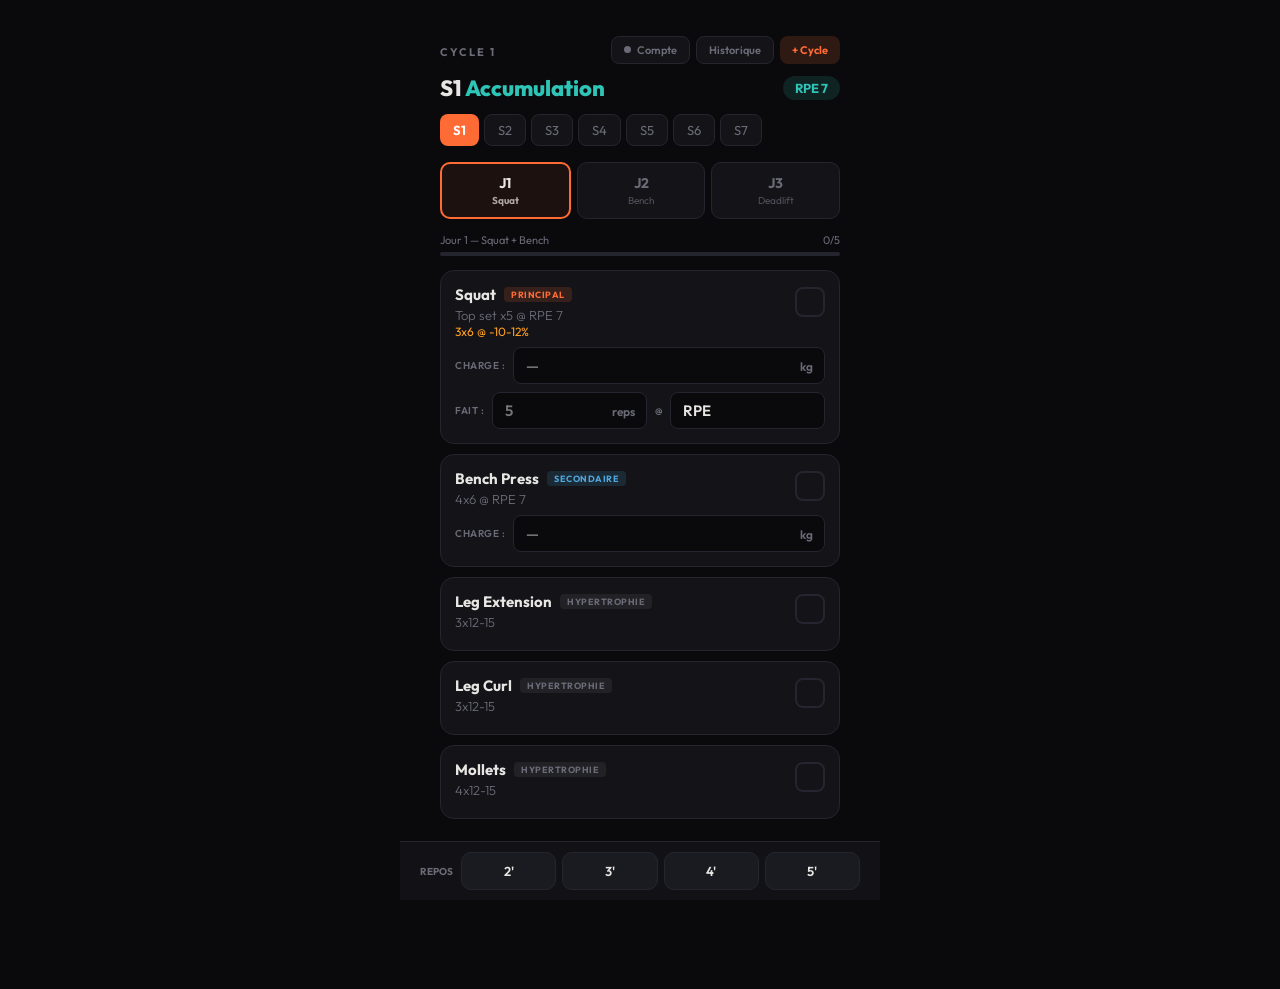
==== commit 9ff4e854: "Ajouter reps / RPE réels du top set et 1RM estimé - Saisie des reps et du RPE ressenti sur le top se" ====
--- a/index.html
+++ b/index.html
@@ -51,7 +51,12 @@
     <div class="view-title">Historique</div>
     <button class="btn-sm" onclick="showTrain()">Retour</button>
   </div>
+  <div class="seg" id="hist-tabs">
+    <button class="seg-btn active" data-tab="cycles" onclick="setHistTab('cycles')">Cycles</button>
+    <button class="seg-btn" data-tab="progress" onclick="setHistTab('progress')">Progression</button>
+  </div>
   <div id="history-list"></div>
+  <div id="progress-view" style="display:none"></div>
 </div>
 
 <!-- ═══ NEW CYCLE VIEW ═══ -->
@@ -92,7 +97,9 @@
 </div>
 
 <script src="js/program.js"></script>
+<script src="js/rpe.js"></script>
 <script src="js/app.js"></script>
+<script src="js/progress.js"></script>
 <script src="js/vendor/supabase.min.js"></script>
 <script src="js/config.js"></script>
 <script src="js/sync.js"></script>
--- a/css/style.css
+++ b/css/style.css
@@ -125,6 +125,37 @@
 .btn-consult{margin-top:8px;padding:6px 14px;border-radius:8px;border:1px solid var(--b);background:transparent;color:var(--d);font-size:11px;cursor:pointer;font-family:inherit;}
 .hist-actions{display:flex;gap:8px;}
 
+/* Top set : reps / RPE réels + 1RM estimé */
+.rpe-select{padding-right:12px;appearance:none;-webkit-appearance:none;}
+.est-box:empty{display:none;}
+.est-box{margin-top:8px;padding:8px 10px;background:var(--bg);border-radius:8px;}
+.est-line{font-size:13px;color:var(--t);}
+.est-line b{color:var(--a);}
+.est-sub{font-size:12px;color:var(--d);margin-top:3px;}
+.est-sub b{color:var(--t);}
+
+/* Onglets segmentés */
+.seg{display:flex;gap:4px;padding:4px;background:var(--s);border:1px solid var(--b);border-radius:12px;margin-bottom:16px;}
+.seg-btn{flex:1;padding:9px 0;border:none;border-radius:9px;background:transparent;color:var(--d);font-size:13px;font-weight:600;cursor:pointer;font-family:inherit;}
+.seg-btn.active{background:var(--s2);color:var(--t);font-weight:700;}
+.seg-sm .seg-btn{padding:7px 0;font-size:12px;}
+
+/* Progression */
+.prog-tiles{display:flex;gap:8px;margin-bottom:16px;}
+.prog-tile{flex:1;min-width:0;background:var(--s);border:1px solid var(--b);border-radius:12px;padding:10px;}
+.prog-tile .t-label{font-size:10px;color:var(--d);font-weight:700;letter-spacing:.5px;text-transform:uppercase;margin-bottom:4px;}
+.prog-tile .t-val{font-size:17px;font-weight:800;font-variant-numeric:tabular-nums;white-space:nowrap;}
+.prog-tile .t-sub{font-size:10px;color:var(--d);margin-top:2px;}
+.prog-legend{display:flex;gap:14px;font-size:12px;color:var(--d);margin-bottom:6px;}
+.prog-legend i,.prog-table i{display:inline-block;width:10px;height:3px;border-radius:2px;margin-right:6px;vertical-align:3px;}
+.prog-tip{font-size:12px;color:var(--t);margin-bottom:4px;min-height:16px;}
+.prog-chart{width:100%;height:auto;display:block;}
+.prog-table{width:100%;border-collapse:collapse;margin-top:10px;font-size:11px;font-variant-numeric:tabular-nums;}
+.prog-table th{color:var(--d);font-weight:600;padding:4px 2px;text-align:center;}
+.prog-table td{padding:4px 2px;text-align:center;border-top:1px solid var(--b);}
+.prog-table td:first-child{text-align:left;color:var(--d);white-space:nowrap;}
+.prog-delta{font-size:12px;color:var(--d);margin-right:10px;}
+
 /* Compte / synchro */
 .sync-dot{display:inline-block;width:7px;height:7px;border-radius:50%;margin-right:6px;vertical-align:1px;background:var(--d);}
 .sync-dot.ok{background:var(--g);}
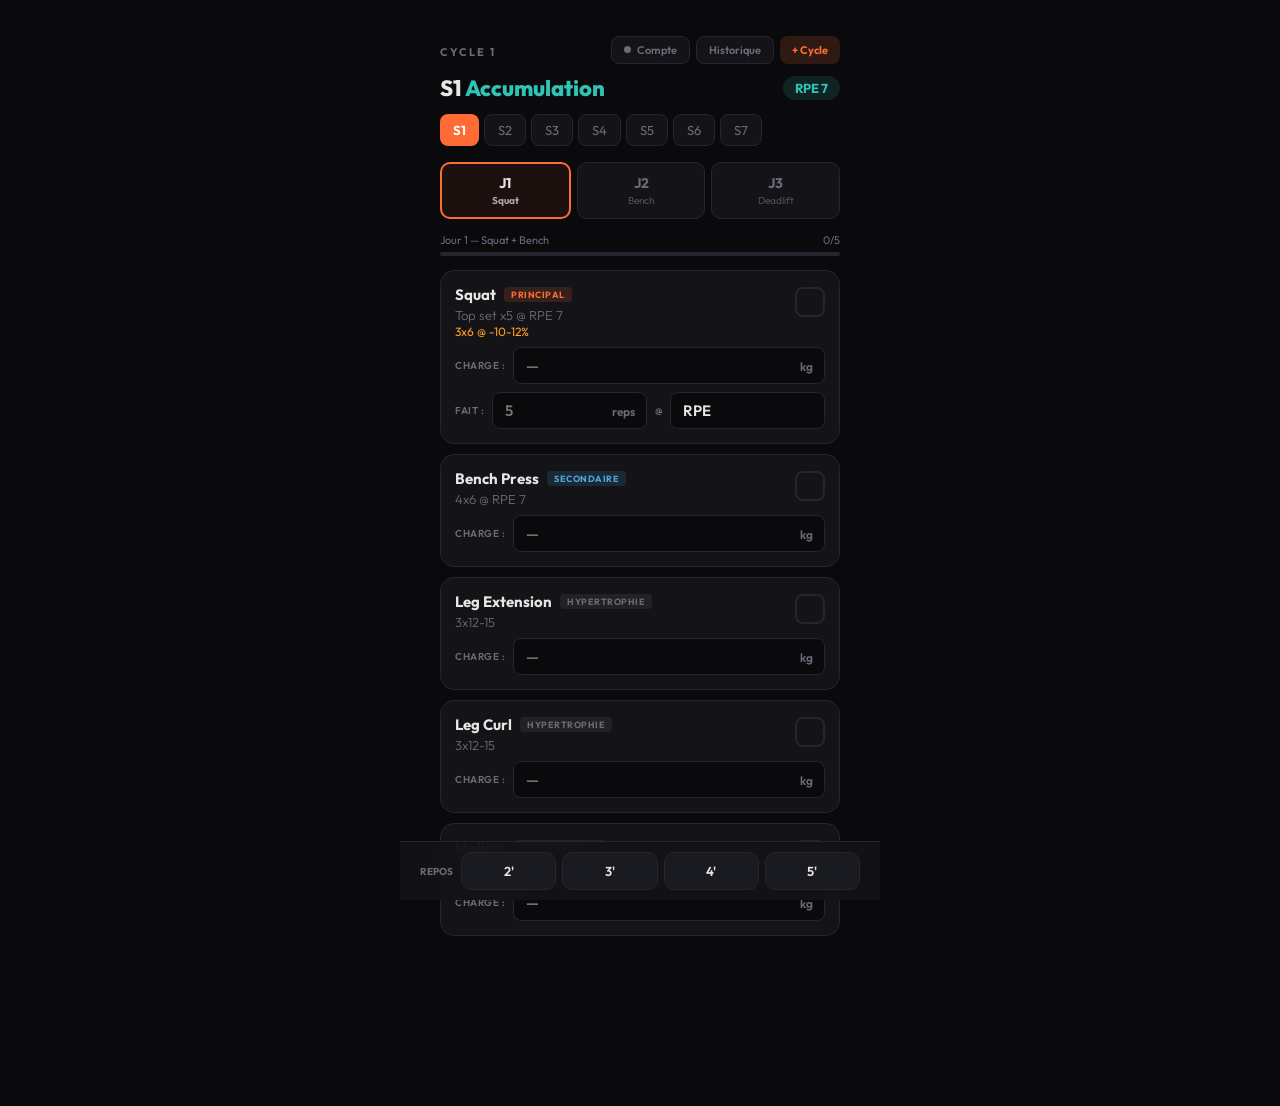
==== commit 4f34a437: "Ajouter backoff, disques par côté et charge des exercices d'hypertrophie - Charge des séries de back" ====
--- a/index.html
+++ b/index.html
@@ -98,6 +98,7 @@
 
 <script src="js/program.js"></script>
 <script src="js/rpe.js"></script>
+<script src="js/charges.js"></script>
 <script src="js/app.js"></script>
 <script src="js/progress.js"></script>
 <script src="js/vendor/supabase.min.js"></script>
--- a/css/style.css
+++ b/css/style.css
@@ -134,6 +134,12 @@
 .est-sub{font-size:12px;color:var(--d);margin-top:3px;}
 .est-sub b{color:var(--t);}
 
+/* Disques / backoff */
+.calc-box:empty{display:none;}
+.calc-box{margin-top:6px;}
+.calc-line{display:flex;justify-content:space-between;gap:10px;font-size:12px;color:var(--d);padding:2px 0;}
+.calc-line b{color:var(--t);font-weight:600;text-align:right;font-variant-numeric:tabular-nums;}
+
 /* Onglets segmentés */
 .seg{display:flex;gap:4px;padding:4px;background:var(--s);border:1px solid var(--b);border-radius:12px;margin-bottom:16px;}
 .seg-btn{flex:1;padding:9px 0;border:none;border-radius:9px;background:transparent;color:var(--d);font-size:13px;font-weight:600;cursor:pointer;font-family:inherit;}
